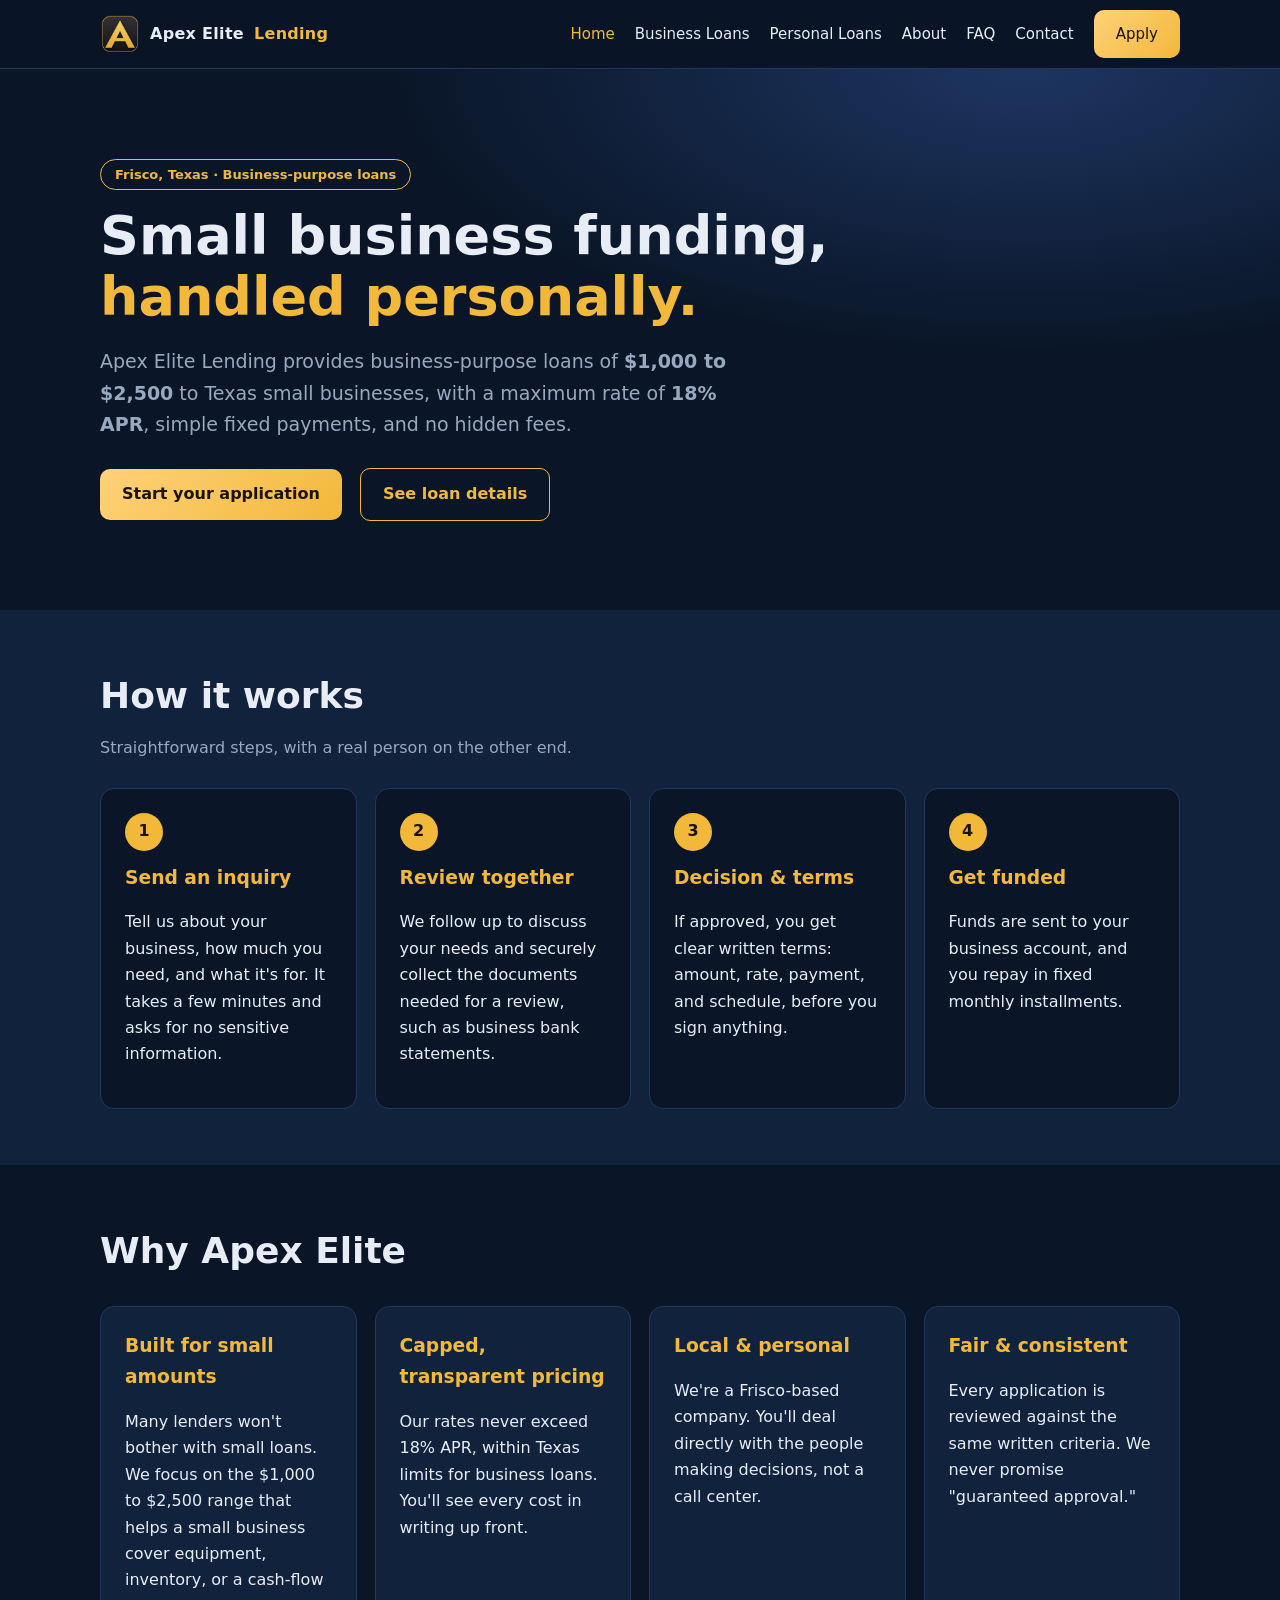
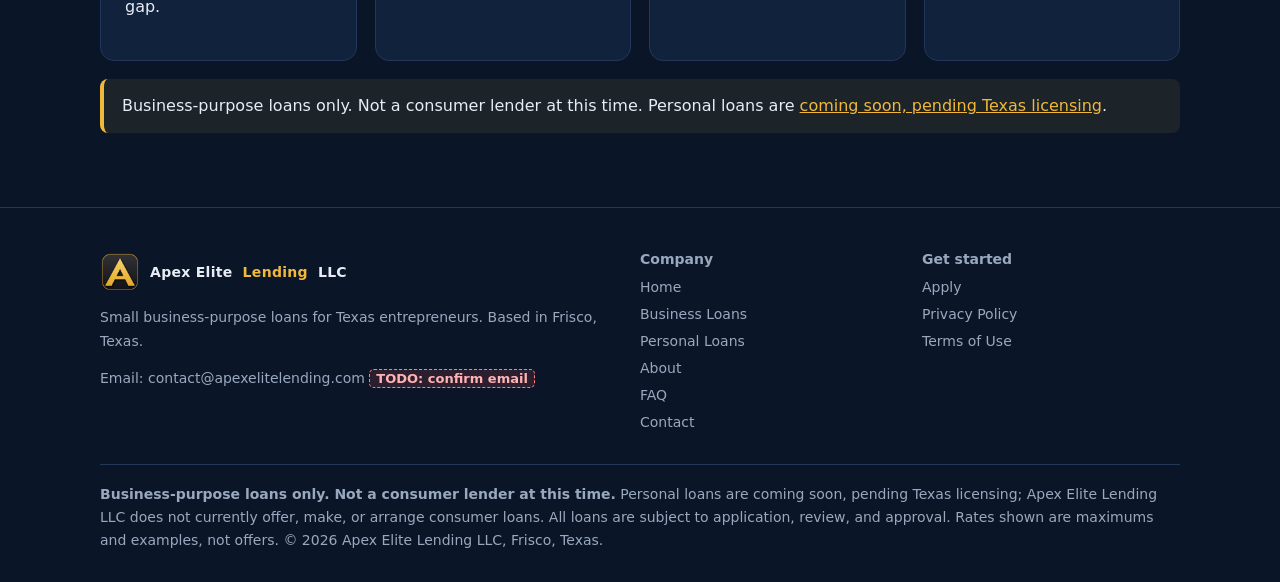
==== index.html @ 33bf5f26 "Apex Elite Lending site" ====
<!doctype html><html lang="en"><head><meta charset="utf-8"><meta name="viewport" content="width=device-width,initial-scale=1">
<title>Small Business Loans in Frisco, Texas | Apex Elite Lending LLC</title><meta name="description" content="Apex Elite Lending offers small business-purpose loans of $1,000 to $2,500 at no more than 18% APR."><meta name="theme-color" content="#0a1628">
<link rel="icon" href="favicon.png"><link rel="apple-touch-icon" href="apple-touch-icon.png"><link rel="stylesheet" href="style.css"></head><body>
<header><div class="wrap nav"><a class="brand" href="index.html"><img src="logo.png" alt="Apex Elite logo" width="40" height="40">Apex Elite <span>Lending</span></a>
<button id="mt" aria-label="Menu" onclick="document.querySelector('nav.links').classList.toggle('open')">☰</button>
<nav class="links"><a href="index.html" class=on>Home</a><a href="business-loans.html">Business Loans</a><a href="personal-loans.html">Personal Loans</a><a href="about.html">About</a><a href="faq.html">FAQ</a><a href="contact.html">Contact</a><a class="btn" href="apply.html">Apply</a></nav></div></header>
<main>
<section class="hero"><div class="wrap"><span class="pill">Frisco, Texas · Business-purpose loans</span>
<h1>Small business funding,<br><em>handled personally.</em></h1>
<p>Apex Elite Lending provides business-purpose loans of <b>$1,000 to $2,500</b> to Texas small businesses, with a maximum rate of <b>18% APR</b>, simple fixed payments, and no hidden fees.</p>
<p style="margin-top:28px"><a class="btn" href="apply.html">Start your application</a> &nbsp; <a class="btn ghost" href="business-loans.html">See loan details</a></p></div></section>
<section class="alt"><div class="wrap"><h2>How it works</h2><p class="lead">Straightforward steps, with a real person on the other end.</p>
<div class="grid"><div class="card"><div class="num">1</div><h3>Send an inquiry</h3><p>Tell us about your business, how much you need, and what it's for. It takes a few minutes and asks for no sensitive information.</p></div>
<div class="card"><div class="num">2</div><h3>Review together</h3><p>We follow up to discuss your needs and securely collect the documents needed for a review, such as business bank statements.</p></div>
<div class="card"><div class="num">3</div><h3>Decision & terms</h3><p>If approved, you get clear written terms: amount, rate, payment, and schedule, before you sign anything.</p></div>
<div class="card"><div class="num">4</div><h3>Get funded</h3><p>Funds are sent to your business account, and you repay in fixed monthly installments.</p></div></div></div></section>
<section><div class="wrap"><h2>Why Apex Elite</h2><div class="grid">
<div class="card"><h3>Built for small amounts</h3><p>Many lenders won't bother with small loans. We focus on the $1,000 to $2,500 range that helps a small business cover equipment, inventory, or a cash-flow gap.</p></div>
<div class="card"><h3>Capped, transparent pricing</h3><p>Our rates never exceed 18% APR, within Texas limits for business loans. You'll see every cost in writing up front.</p></div>
<div class="card"><h3>Local & personal</h3><p>We're a Frisco-based company. You'll deal directly with the people making decisions, not a call center.</p></div>
<div class="card"><h3>Fair & consistent</h3><p>Every application is reviewed against the same written criteria. We never promise "guaranteed approval."</p></div></div>
<div class="notice">Business-purpose loans only. Not a consumer lender at this time. Personal loans are <a href="personal-loans.html">coming soon, pending Texas licensing</a>.</div></div></section></main>
<footer><div class="wrap"><div class="fgrid"><div><a class="brand" href="index.html" style="display:flex"><img src="logo.png" alt="" width="32" height="32">Apex Elite <span>Lending</span> LLC</a>
<p>Small business-purpose loans for Texas entrepreneurs. Based in Frisco, Texas.</p><p>Email: <a style="display:inline" href="mailto:contact@apexelitelending.com">contact@apexelitelending.com</a> <span class="todo">TODO: confirm email</span></p></div>
<div><b>Company</b><a href="index.html">Home</a><a href="business-loans.html">Business Loans</a><a href="personal-loans.html">Personal Loans</a><a href="about.html">About</a><a href="faq.html">FAQ</a><a href="contact.html">Contact</a></div><div><b>Get started</b><a href="apply.html">Apply</a><a href="privacy.html">Privacy Policy</a><a href="terms.html">Terms of Use</a></div></div>
<div class="disc"><b>Business-purpose loans only. Not a consumer lender at this time.</b> Personal loans are coming soon, pending Texas licensing; Apex Elite Lending LLC does not currently offer, make, or arrange consumer loans. All loans are subject to application, review, and approval. Rates shown are maximums and examples, not offers. © 2026 Apex Elite Lending LLC, Frisco, Texas.</div></div></footer>
</body></html>
---- style.css ----
:root{--navy:#0a1628;--navy2:#11223d;--line:#24365a;--gold:#f2b83a;--gold2:#ffd27a;--fg:#e8edf5;--mut:#9aa8bf}
*{box-sizing:border-box}html{scroll-behavior:smooth}body{margin:0;background:var(--navy);color:var(--fg);font:16px/1.65 system-ui,-apple-system,Segoe UI,Roboto,sans-serif}
a{color:var(--gold)}img{max-width:100%}.wrap{max-width:1120px;margin:auto;padding:0 20px}
header{position:sticky;top:0;z-index:9;background:#0a1628f2;border-bottom:1px solid var(--line);backdrop-filter:blur(8px)}
.nav{display:flex;align-items:center;justify-content:space-between;height:68px}.brand{display:flex;align-items:center;gap:10px;color:var(--fg);text-decoration:none;font-weight:800;letter-spacing:.3px}.brand img{width:40px;height:40px}.brand span{color:var(--gold)}
nav.links{display:flex;gap:20px;align-items:center}nav.links a{color:var(--fg);text-decoration:none;font-weight:500;font-size:15px}nav.links a:hover,nav.links a.on{color:var(--gold)}
.btn{display:inline-block;background:linear-gradient(135deg,var(--gold2),var(--gold));color:#1a1300!important;font-weight:700;padding:12px 22px;border-radius:10px;text-decoration:none;border:0;cursor:pointer;font-size:16px}.btn.ghost{background:none;color:var(--gold)!important;border:1px solid var(--gold)}
#mt{display:none;background:none;border:1px solid var(--line);color:var(--fg);border-radius:8px;padding:6px 10px;font-size:20px}
.hero{padding:90px 0 70px;background:radial-gradient(900px 400px at 80% 0,#1d3561 0,transparent 70%)}.hero h1{font-size:clamp(32px,5vw,54px);line-height:1.12;margin:0 0 18px}.hero h1 em{color:var(--gold);font-style:normal}.hero p{font-size:19px;color:var(--mut);max-width:640px}
.pill{display:inline-block;border:1px solid var(--gold);color:var(--gold);border-radius:99px;padding:4px 14px;font-size:13px;font-weight:600;margin-bottom:16px}
section{padding:56px 0}section.alt{background:var(--navy2)}h2{font-size:clamp(26px,3.4vw,36px);margin:0 0 10px}h2+p.lead{color:var(--mut);margin-top:0}h3{color:var(--gold);margin:0 0 6px}
.grid{display:grid;gap:18px;grid-template-columns:repeat(auto-fit,minmax(240px,1fr));margin-top:26px}.card{background:var(--navy2);border:1px solid var(--line);border-radius:14px;padding:24px}section.alt .card{background:var(--navy)}
.num{width:38px;height:38px;border-radius:50%;background:var(--gold);color:#1a1300;font-weight:800;display:grid;place-items:center;margin-bottom:12px}
.page-h{padding:60px 0 30px;border-bottom:1px solid var(--line)}.page-h h1{margin:0;font-size:clamp(30px,4.5vw,46px)}.page-h p{color:var(--mut);margin:6px 0 0;font-size:18px}
ul.check{list-style:none;padding:0}ul.check li{padding-left:28px;position:relative;margin:8px 0}ul.check li:before{content:'✓';position:absolute;left:0;color:var(--gold);font-weight:800}
label{display:block;font-weight:600;margin:14px 0 6px;font-size:15px}input,select,textarea{width:100%;background:var(--navy);color:var(--fg);border:1px solid var(--line);border-radius:10px;padding:12px;font:inherit}input:focus,select:focus,textarea:focus{outline:2px solid var(--gold);border-color:transparent}
.row2{display:grid;grid-template-columns:1fr 1fr;gap:0 16px}.out{font-size:34px;font-weight:800;color:var(--gold)}.note{font-size:14px;color:var(--mut)}
.notice{border-left:4px solid var(--gold);background:#f2b83a14;padding:14px 18px;border-radius:8px;margin:18px 0}.todo{background:#ff5d5d22;color:#ffb3b3;border:1px dashed #ff8080;padding:1px 6px;border-radius:5px;font-size:13px;font-weight:700}
details{background:var(--navy2);border:1px solid var(--line);border-radius:12px;padding:16px 20px;margin:12px 0}summary{cursor:pointer;font-weight:700}details p{color:var(--mut);margin-bottom:0}
footer{border-top:1px solid var(--line);padding:40px 0 30px;color:var(--mut);font-size:14px}.fgrid{display:grid;grid-template-columns:2fr 1fr 1fr;gap:24px}footer a{color:var(--mut);text-decoration:none;display:block;margin:4px 0}footer a:hover{color:var(--gold)}.disc{margin-top:26px;padding-top:18px;border-top:1px solid var(--line)}
.legal h2{font-size:22px;margin-top:30px}
@media(max-width:860px){#mt{display:block}nav.links{display:none;position:absolute;top:68px;left:0;right:0;background:var(--navy);flex-direction:column;padding:16px;border-bottom:1px solid var(--line);align-items:flex-start}nav.links.open{display:flex}.fgrid,.row2{grid-template-columns:1fr}.hero{padding:56px 0 46px}}
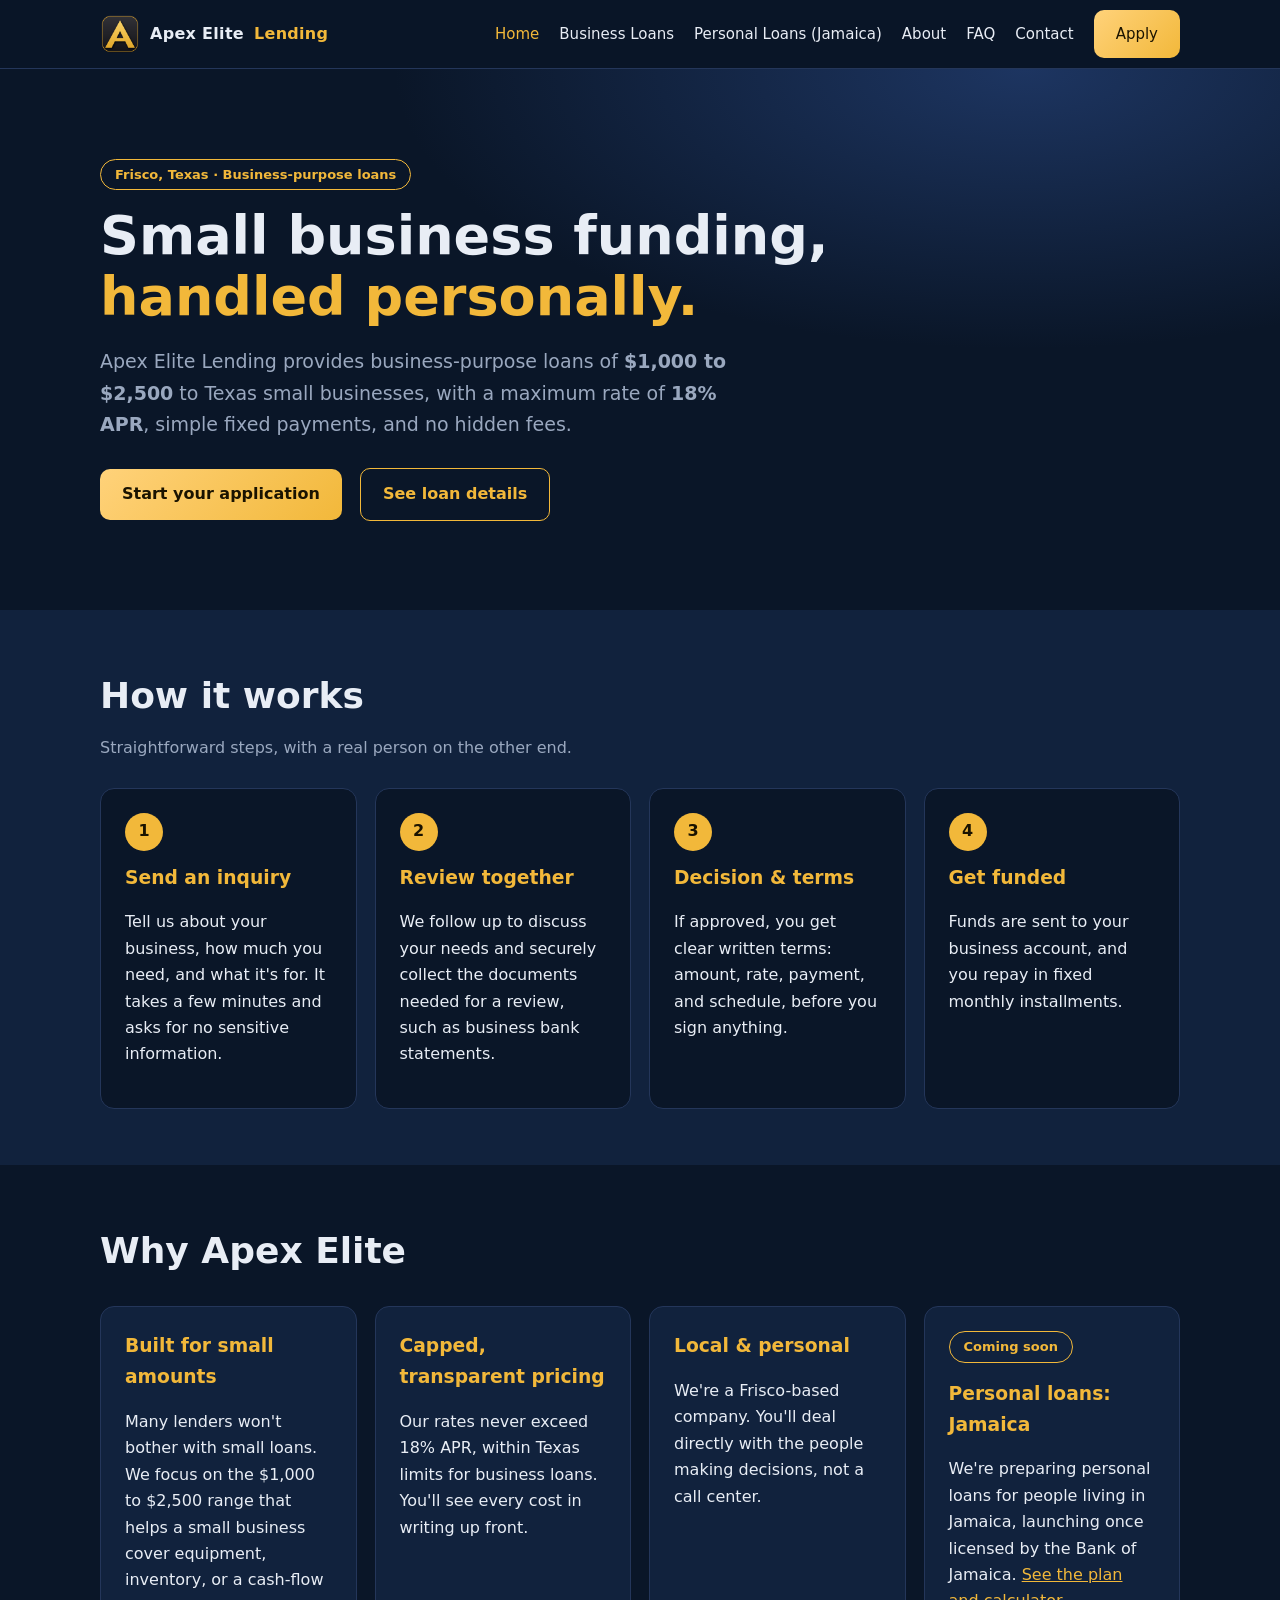
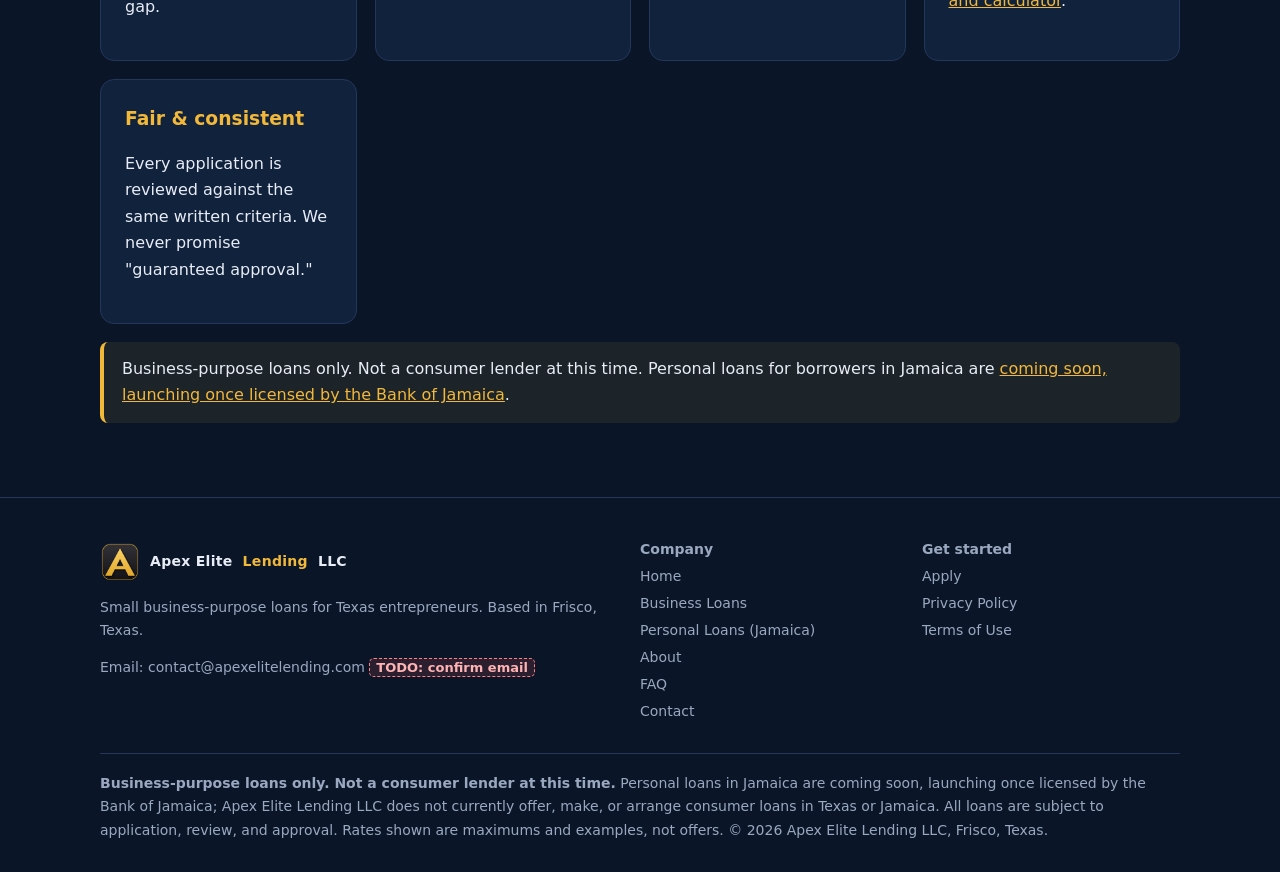
==== commit 4c746745: "Add Personal Loans: Jamaica section (coming soon, pending BOJ licence)" ====
--- a/index.html
+++ b/index.html
@@ -3,7 +3,7 @@
 <link rel="icon" href="favicon.png"><link rel="apple-touch-icon" href="apple-touch-icon.png"><link rel="stylesheet" href="style.css"></head><body>
 <header><div class="wrap nav"><a class="brand" href="index.html"><img src="logo.png" alt="Apex Elite logo" width="40" height="40">Apex Elite <span>Lending</span></a>
 <button id="mt" aria-label="Menu" onclick="document.querySelector('nav.links').classList.toggle('open')">☰</button>
-<nav class="links"><a href="index.html" class=on>Home</a><a href="business-loans.html">Business Loans</a><a href="personal-loans.html">Personal Loans</a><a href="about.html">About</a><a href="faq.html">FAQ</a><a href="contact.html">Contact</a><a class="btn" href="apply.html">Apply</a></nav></div></header>
+<nav class="links"><a href="index.html" class=on>Home</a><a href="business-loans.html">Business Loans</a><a href="personal-loans-jamaica.html">Personal Loans (Jamaica)</a><a href="about.html">About</a><a href="faq.html">FAQ</a><a href="contact.html">Contact</a><a class="btn" href="apply.html">Apply</a></nav></div></header>
 <main>
 <section class="hero"><div class="wrap"><span class="pill">Frisco, Texas · Business-purpose loans</span>
 <h1>Small business funding,<br><em>handled personally.</em></h1>
@@ -18,10 +18,11 @@
 <div class="card"><h3>Built for small amounts</h3><p>Many lenders won't bother with small loans. We focus on the $1,000 to $2,500 range that helps a small business cover equipment, inventory, or a cash-flow gap.</p></div>
 <div class="card"><h3>Capped, transparent pricing</h3><p>Our rates never exceed 18% APR, within Texas limits for business loans. You'll see every cost in writing up front.</p></div>
 <div class="card"><h3>Local & personal</h3><p>We're a Frisco-based company. You'll deal directly with the people making decisions, not a call center.</p></div>
+<div class="card"><span class="pill">Coming soon</span><h3>Personal loans: Jamaica</h3><p>We're preparing personal loans for people living in Jamaica, launching once licensed by the Bank of Jamaica. <a href="personal-loans-jamaica.html">See the plan and calculator</a>.</p></div>
 <div class="card"><h3>Fair & consistent</h3><p>Every application is reviewed against the same written criteria. We never promise "guaranteed approval."</p></div></div>
-<div class="notice">Business-purpose loans only. Not a consumer lender at this time. Personal loans are <a href="personal-loans.html">coming soon, pending Texas licensing</a>.</div></div></section></main>
+<div class="notice">Business-purpose loans only. Not a consumer lender at this time. Personal loans for borrowers in Jamaica are <a href="personal-loans-jamaica.html">coming soon, launching once licensed by the Bank of Jamaica</a>.</div></div></section></main>
 <footer><div class="wrap"><div class="fgrid"><div><a class="brand" href="index.html" style="display:flex"><img src="logo.png" alt="" width="32" height="32">Apex Elite <span>Lending</span> LLC</a>
 <p>Small business-purpose loans for Texas entrepreneurs. Based in Frisco, Texas.</p><p>Email: <a style="display:inline" href="mailto:contact@apexelitelending.com">contact@apexelitelending.com</a> <span class="todo">TODO: confirm email</span></p></div>
-<div><b>Company</b><a href="index.html">Home</a><a href="business-loans.html">Business Loans</a><a href="personal-loans.html">Personal Loans</a><a href="about.html">About</a><a href="faq.html">FAQ</a><a href="contact.html">Contact</a></div><div><b>Get started</b><a href="apply.html">Apply</a><a href="privacy.html">Privacy Policy</a><a href="terms.html">Terms of Use</a></div></div>
-<div class="disc"><b>Business-purpose loans only. Not a consumer lender at this time.</b> Personal loans are coming soon, pending Texas licensing; Apex Elite Lending LLC does not currently offer, make, or arrange consumer loans. All loans are subject to application, review, and approval. Rates shown are maximums and examples, not offers. © 2026 Apex Elite Lending LLC, Frisco, Texas.</div></div></footer>
+<div><b>Company</b><a href="index.html">Home</a><a href="business-loans.html">Business Loans</a><a href="personal-loans-jamaica.html">Personal Loans (Jamaica)</a><a href="about.html">About</a><a href="faq.html">FAQ</a><a href="contact.html">Contact</a></div><div><b>Get started</b><a href="apply.html">Apply</a><a href="privacy.html">Privacy Policy</a><a href="terms.html">Terms of Use</a></div></div>
+<div class="disc"><b>Business-purpose loans only. Not a consumer lender at this time.</b> Personal loans in Jamaica are <a style="display:inline" href="personal-loans-jamaica.html">coming soon, launching once licensed by the Bank of Jamaica</a>; Apex Elite Lending LLC does not currently offer, make, or arrange consumer loans in Texas or Jamaica. All loans are subject to application, review, and approval. Rates shown are maximums and examples, not offers. © 2026 Apex Elite Lending LLC, Frisco, Texas.</div></div></footer>
 </body></html>
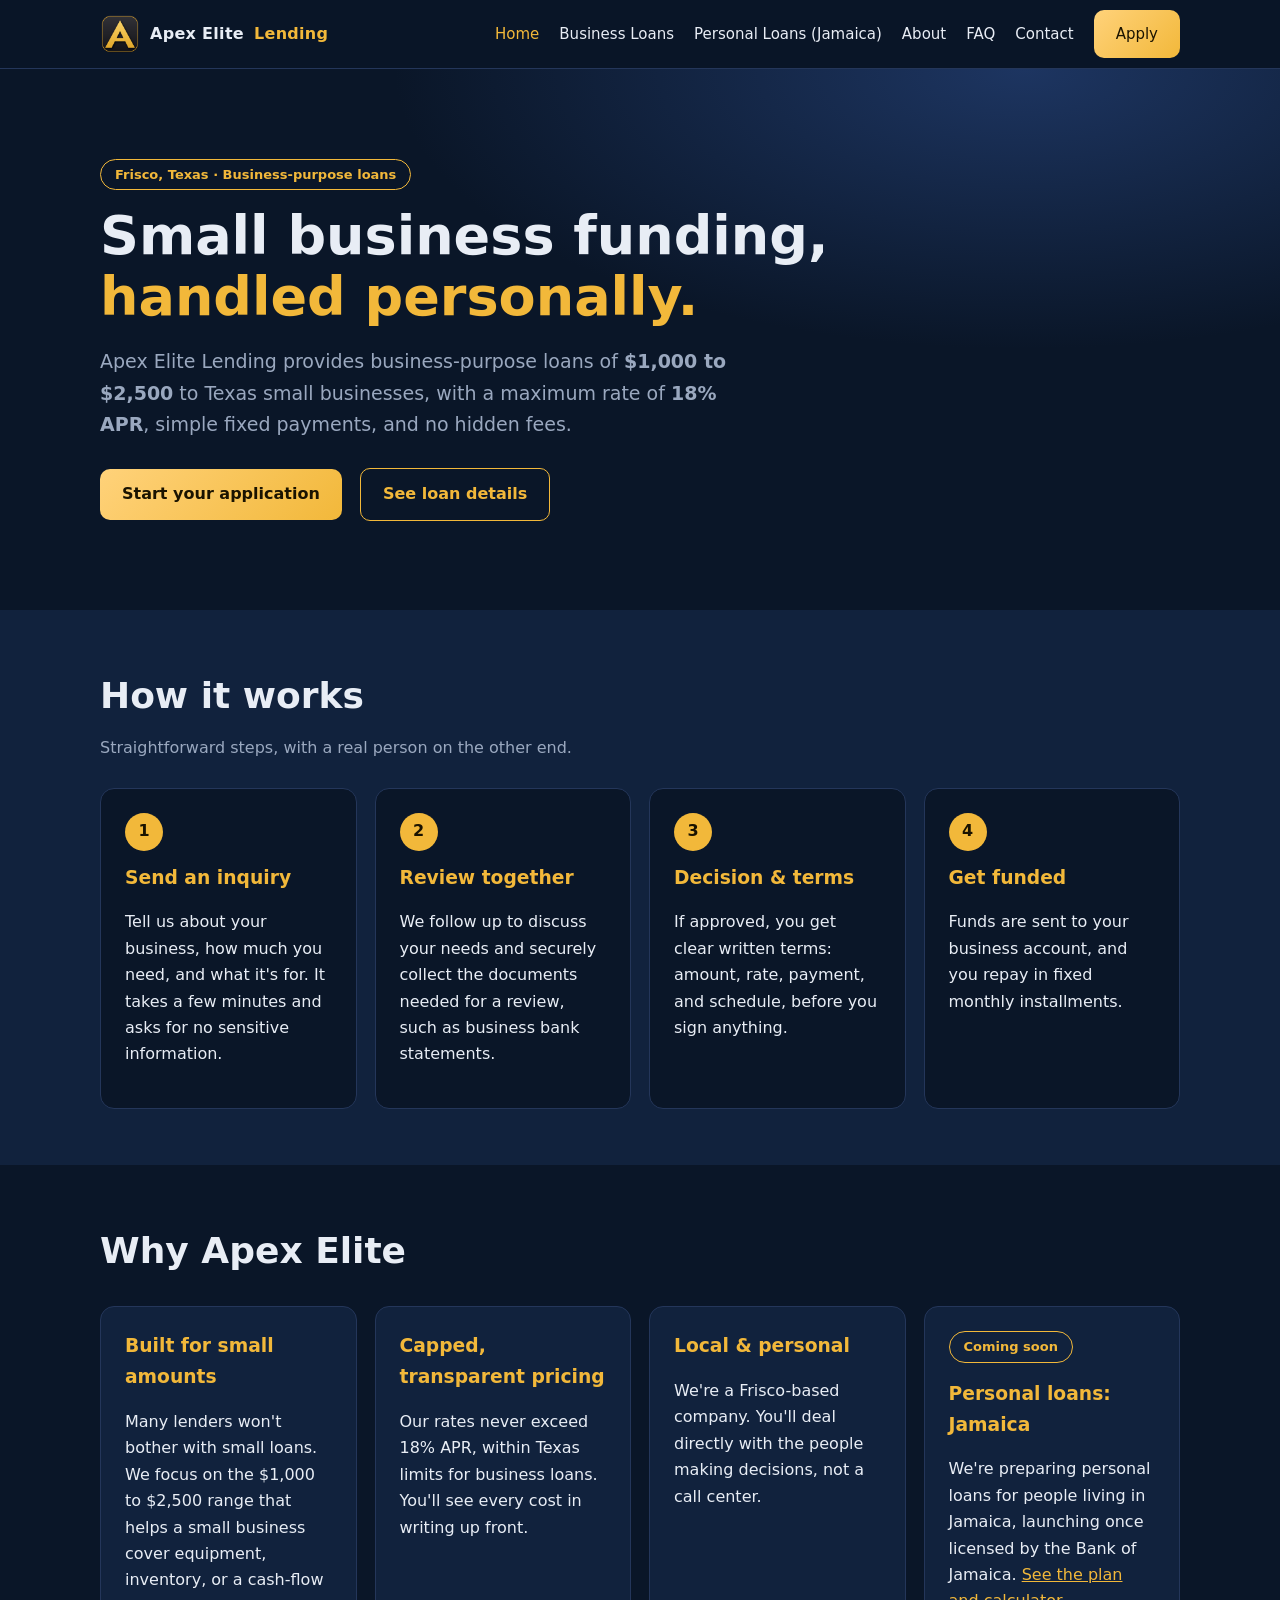
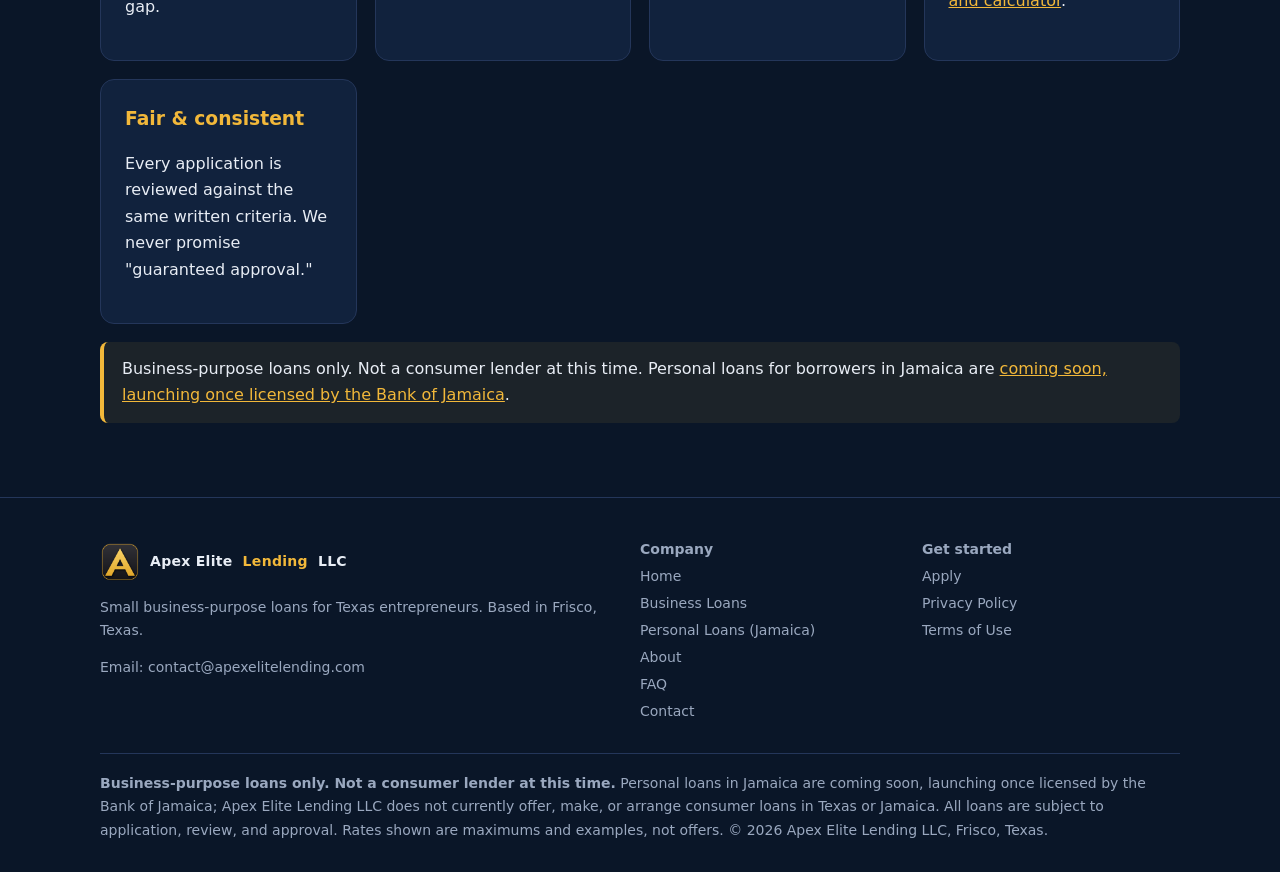
==== commit ea5afbe5: "Confirm contact email" ====
--- a/index.html
+++ b/index.html
@@ -22,7 +22,7 @@
 <div class="card"><h3>Fair & consistent</h3><p>Every application is reviewed against the same written criteria. We never promise "guaranteed approval."</p></div></div>
 <div class="notice">Business-purpose loans only. Not a consumer lender at this time. Personal loans for borrowers in Jamaica are <a href="personal-loans-jamaica.html">coming soon, launching once licensed by the Bank of Jamaica</a>.</div></div></section></main>
 <footer><div class="wrap"><div class="fgrid"><div><a class="brand" href="index.html" style="display:flex"><img src="logo.png" alt="" width="32" height="32">Apex Elite <span>Lending</span> LLC</a>
-<p>Small business-purpose loans for Texas entrepreneurs. Based in Frisco, Texas.</p><p>Email: <a style="display:inline" href="mailto:contact@apexelitelending.com">contact@apexelitelending.com</a> <span class="todo">TODO: confirm email</span></p></div>
+<p>Small business-purpose loans for Texas entrepreneurs. Based in Frisco, Texas.</p><p>Email: <a style="display:inline" href="mailto:contact@apexelitelending.com">contact@apexelitelending.com</a></p></div>
 <div><b>Company</b><a href="index.html">Home</a><a href="business-loans.html">Business Loans</a><a href="personal-loans-jamaica.html">Personal Loans (Jamaica)</a><a href="about.html">About</a><a href="faq.html">FAQ</a><a href="contact.html">Contact</a></div><div><b>Get started</b><a href="apply.html">Apply</a><a href="privacy.html">Privacy Policy</a><a href="terms.html">Terms of Use</a></div></div>
 <div class="disc"><b>Business-purpose loans only. Not a consumer lender at this time.</b> Personal loans in Jamaica are <a style="display:inline" href="personal-loans-jamaica.html">coming soon, launching once licensed by the Bank of Jamaica</a>; Apex Elite Lending LLC does not currently offer, make, or arrange consumer loans in Texas or Jamaica. All loans are subject to application, review, and approval. Rates shown are maximums and examples, not offers. © 2026 Apex Elite Lending LLC, Frisco, Texas.</div></div></footer>
 </body></html>
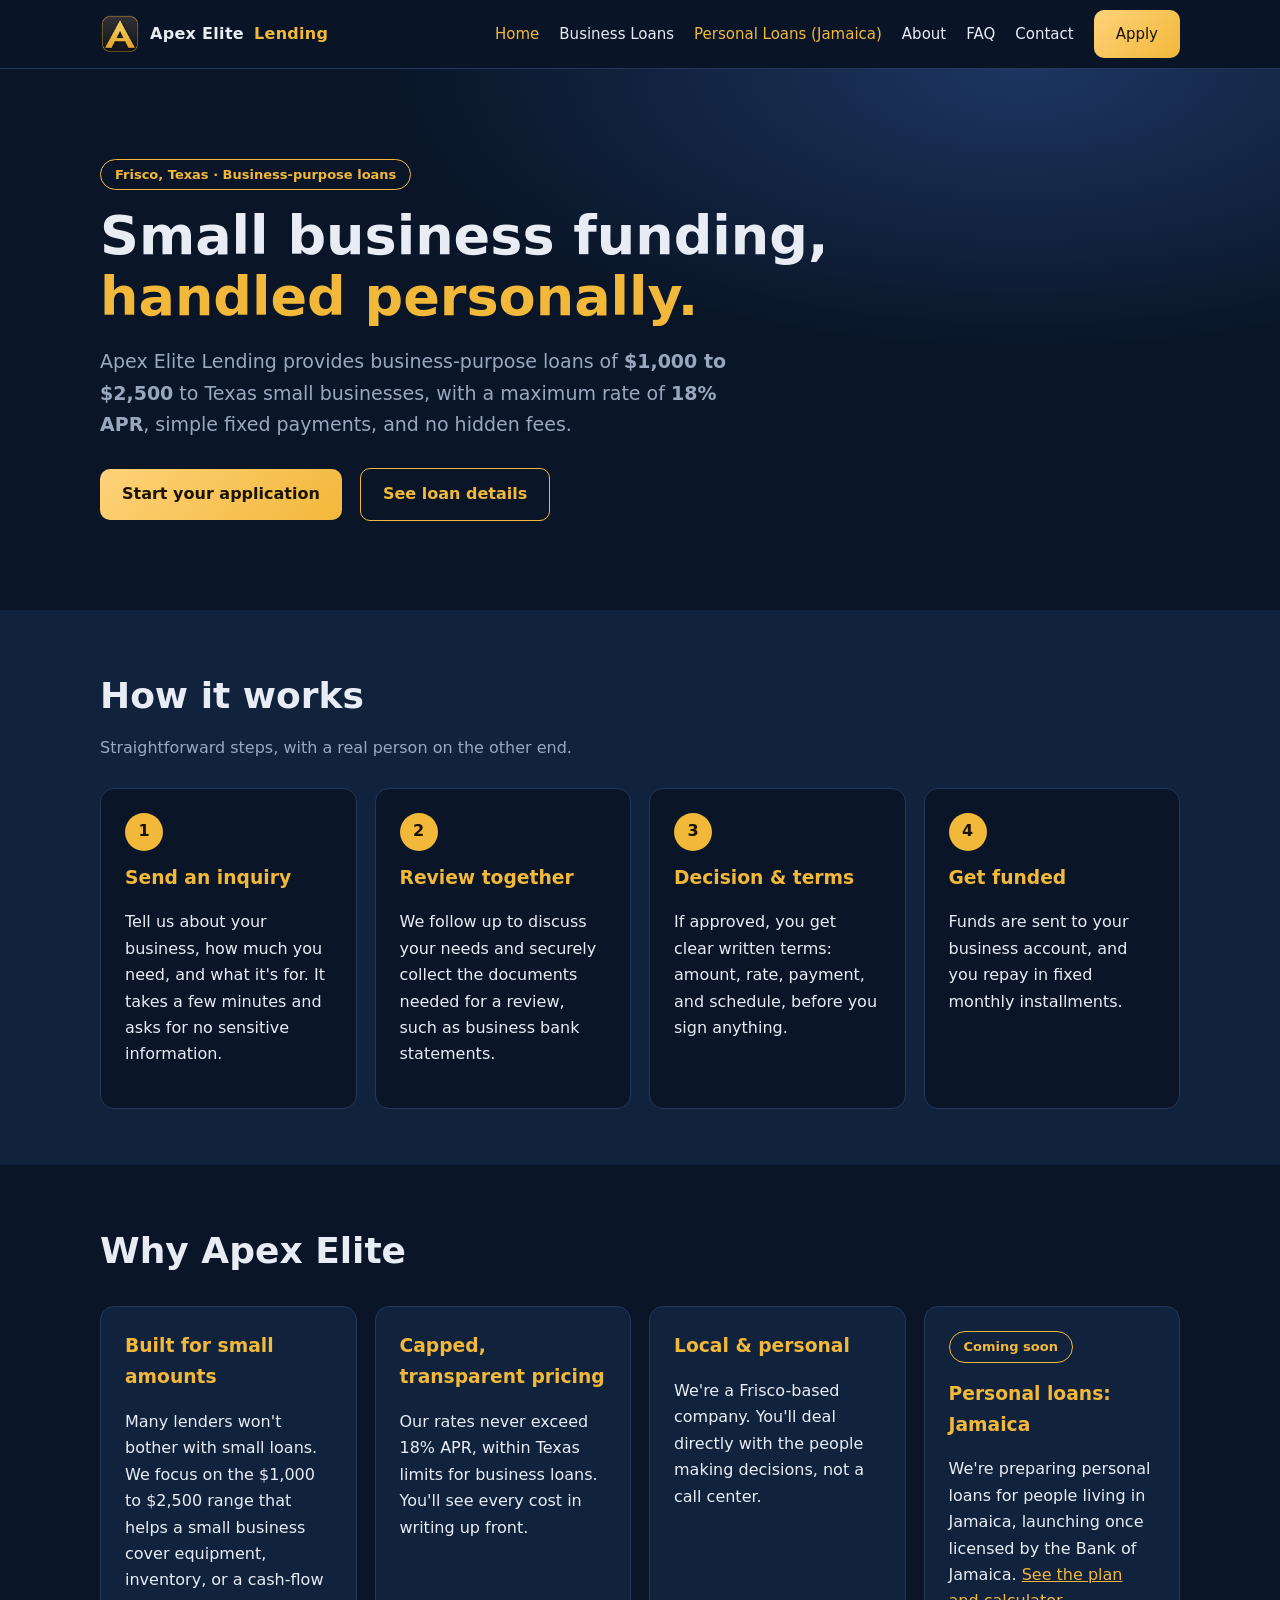
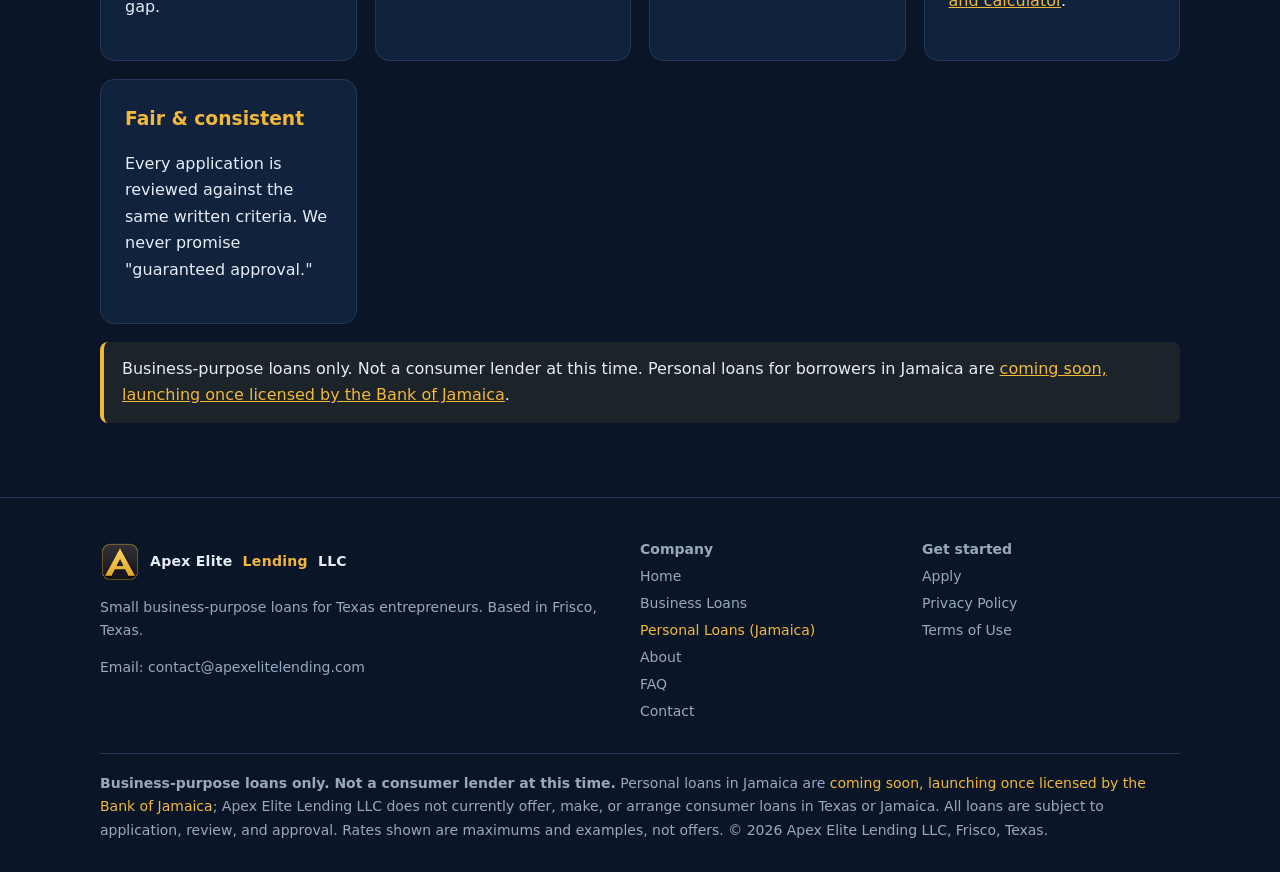
==== commit 96405490: "Gold Personal Loans: Jamaica title and links" ====
--- a/index.html
+++ b/index.html
@@ -3,7 +3,7 @@
 <link rel="icon" href="favicon.png"><link rel="apple-touch-icon" href="apple-touch-icon.png"><link rel="stylesheet" href="style.css"></head><body>
 <header><div class="wrap nav"><a class="brand" href="index.html"><img src="logo.png" alt="Apex Elite logo" width="40" height="40">Apex Elite <span>Lending</span></a>
 <button id="mt" aria-label="Menu" onclick="document.querySelector('nav.links').classList.toggle('open')">☰</button>
-<nav class="links"><a href="index.html" class=on>Home</a><a href="business-loans.html">Business Loans</a><a href="personal-loans-jamaica.html">Personal Loans (Jamaica)</a><a href="about.html">About</a><a href="faq.html">FAQ</a><a href="contact.html">Contact</a><a class="btn" href="apply.html">Apply</a></nav></div></header>
+<nav class="links"><a href="index.html" class=on>Home</a><a href="business-loans.html">Business Loans</a><a href="personal-loans-jamaica.html" style="color:var(--gold)">Personal Loans (Jamaica)</a><a href="about.html">About</a><a href="faq.html">FAQ</a><a href="contact.html">Contact</a><a class="btn" href="apply.html">Apply</a></nav></div></header>
 <main>
 <section class="hero"><div class="wrap"><span class="pill">Frisco, Texas · Business-purpose loans</span>
 <h1>Small business funding,<br><em>handled personally.</em></h1>
@@ -23,6 +23,6 @@
 <div class="notice">Business-purpose loans only. Not a consumer lender at this time. Personal loans for borrowers in Jamaica are <a href="personal-loans-jamaica.html">coming soon, launching once licensed by the Bank of Jamaica</a>.</div></div></section></main>
 <footer><div class="wrap"><div class="fgrid"><div><a class="brand" href="index.html" style="display:flex"><img src="logo.png" alt="" width="32" height="32">Apex Elite <span>Lending</span> LLC</a>
 <p>Small business-purpose loans for Texas entrepreneurs. Based in Frisco, Texas.</p><p>Email: <a style="display:inline" href="mailto:contact@apexelitelending.com">contact@apexelitelending.com</a></p></div>
-<div><b>Company</b><a href="index.html">Home</a><a href="business-loans.html">Business Loans</a><a href="personal-loans-jamaica.html">Personal Loans (Jamaica)</a><a href="about.html">About</a><a href="faq.html">FAQ</a><a href="contact.html">Contact</a></div><div><b>Get started</b><a href="apply.html">Apply</a><a href="privacy.html">Privacy Policy</a><a href="terms.html">Terms of Use</a></div></div>
+<div><b>Company</b><a href="index.html">Home</a><a href="business-loans.html">Business Loans</a><a href="personal-loans-jamaica.html" style="color:var(--gold)">Personal Loans (Jamaica)</a><a href="about.html">About</a><a href="faq.html">FAQ</a><a href="contact.html">Contact</a></div><div><b>Get started</b><a href="apply.html">Apply</a><a href="privacy.html">Privacy Policy</a><a href="terms.html">Terms of Use</a></div></div>
 <div class="disc"><b>Business-purpose loans only. Not a consumer lender at this time.</b> Personal loans in Jamaica are <a style="display:inline" href="personal-loans-jamaica.html">coming soon, launching once licensed by the Bank of Jamaica</a>; Apex Elite Lending LLC does not currently offer, make, or arrange consumer loans in Texas or Jamaica. All loans are subject to application, review, and approval. Rates shown are maximums and examples, not offers. © 2026 Apex Elite Lending LLC, Frisco, Texas.</div></div></footer>
 </body></html>
--- a/style.css
+++ b/style.css
@@ -20,3 +20,4 @@
 footer{border-top:1px solid var(--line);padding:40px 0 30px;color:var(--mut);font-size:14px}.fgrid{display:grid;grid-template-columns:2fr 1fr 1fr;gap:24px}footer a{color:var(--mut);text-decoration:none;display:block;margin:4px 0}footer a:hover{color:var(--gold)}.disc{margin-top:26px;padding-top:18px;border-top:1px solid var(--line)}
 .legal h2{font-size:22px;margin-top:30px}
 @media(max-width:860px){#mt{display:block}nav.links{display:none;position:absolute;top:68px;left:0;right:0;background:var(--navy);flex-direction:column;padding:16px;border-bottom:1px solid var(--line);align-items:flex-start}nav.links.open{display:flex}.fgrid,.row2{grid-template-columns:1fr}.hero{padding:56px 0 46px}}
+nav.links a[href="personal-loans-jamaica.html"],footer a[href="personal-loans-jamaica.html"]{color:var(--gold)!important}
